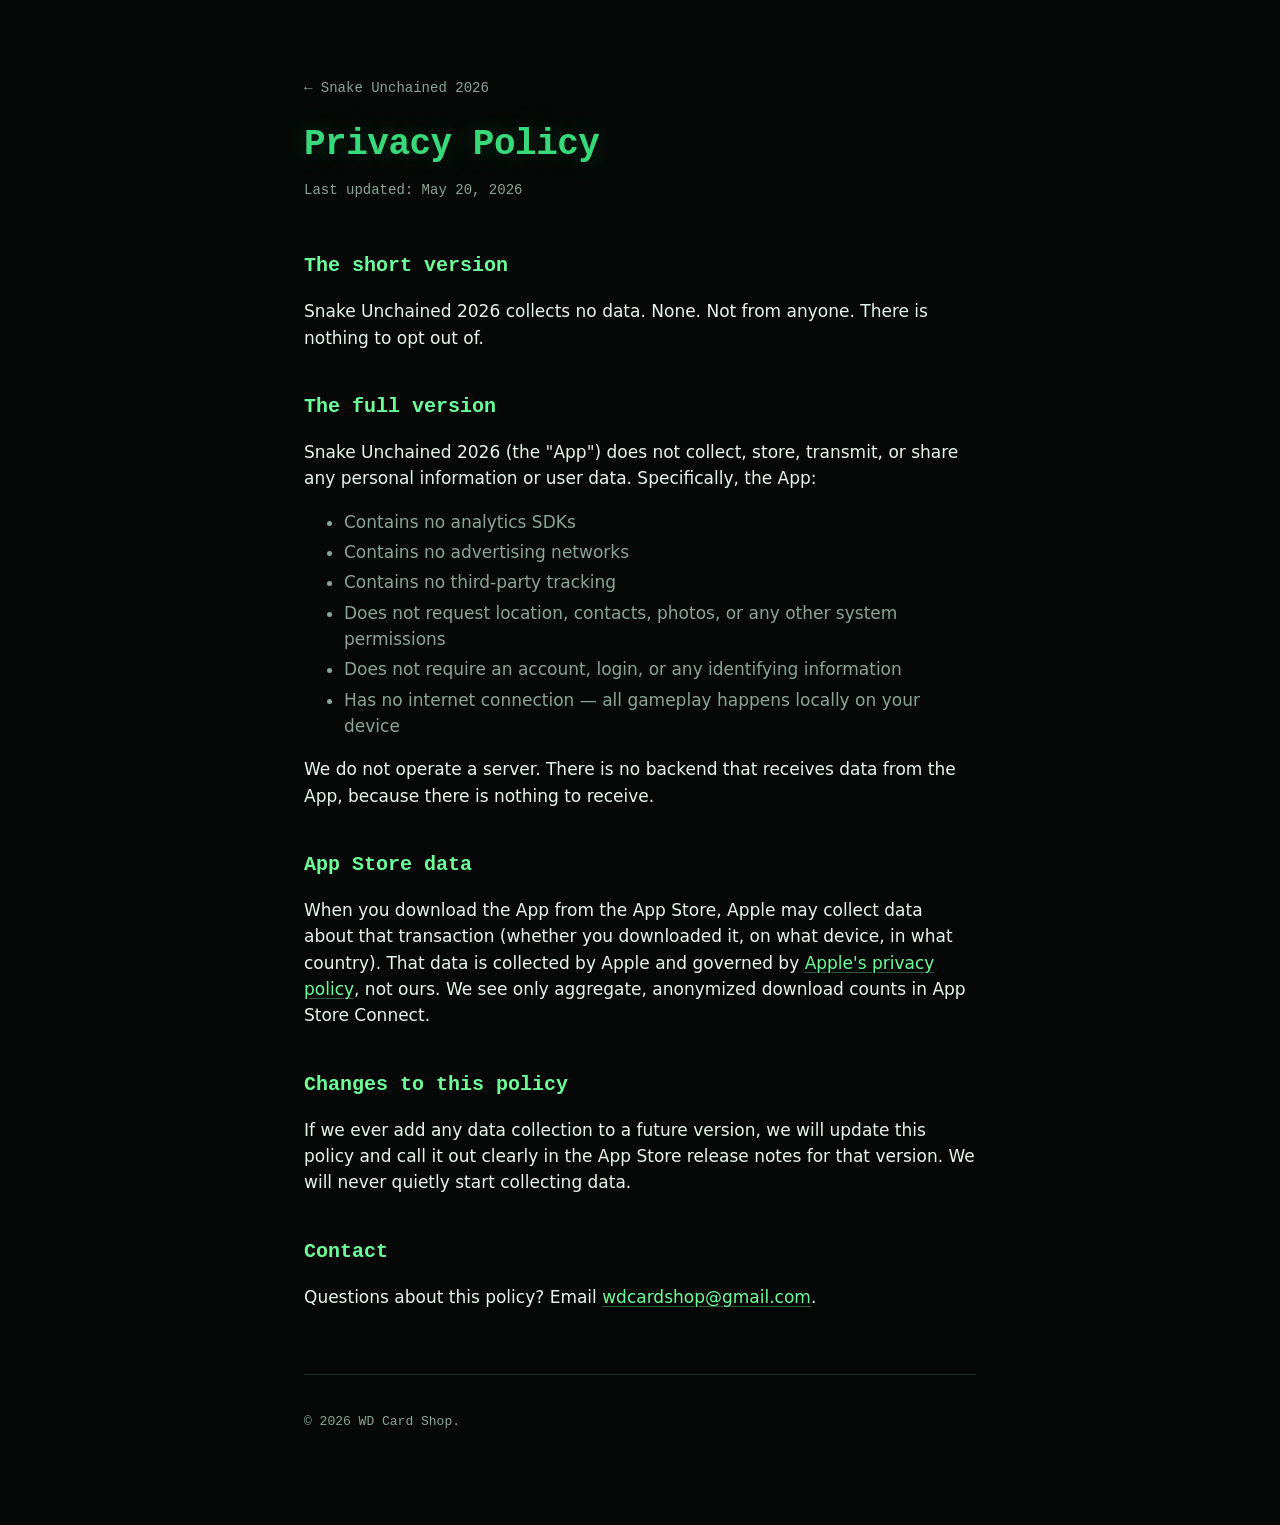
==== privacy.html @ c928a56f "Initial site: landing, support, privacy" ====
<!DOCTYPE html>
<html lang="en">
<head>
<meta charset="UTF-8">
<meta name="viewport" content="width=device-width, initial-scale=1.0">
<title>Privacy Policy — Snake Unchained 2026</title>
<link rel="stylesheet" href="style.css">
</head>
<body>
<main>
  <header>
    <p class="back"><a href="index.html">← Snake Unchained 2026</a></p>
    <h1>Privacy Policy</h1>
    <p class="updated">Last updated: May 20, 2026</p>
  </header>

  <section>
    <h2>The short version</h2>
    <p>Snake Unchained 2026 collects no data. None. Not from anyone. There is nothing to opt out of.</p>
  </section>

  <section>
    <h2>The full version</h2>
    <p>Snake Unchained 2026 (the "App") does not collect, store, transmit, or share any personal information or user data. Specifically, the App:</p>
    <ul>
      <li>Contains no analytics SDKs</li>
      <li>Contains no advertising networks</li>
      <li>Contains no third-party tracking</li>
      <li>Does not request location, contacts, photos, or any other system permissions</li>
      <li>Does not require an account, login, or any identifying information</li>
      <li>Has no internet connection — all gameplay happens locally on your device</li>
    </ul>
    <p>We do not operate a server. There is no backend that receives data from the App, because there is nothing to receive.</p>
  </section>

  <section>
    <h2>App Store data</h2>
    <p>When you download the App from the App Store, Apple may collect data about that transaction (whether you downloaded it, on what device, in what country). That data is collected by Apple and governed by <a href="https://www.apple.com/legal/privacy/">Apple's privacy policy</a>, not ours. We see only aggregate, anonymized download counts in App Store Connect.</p>
  </section>

  <section>
    <h2>Changes to this policy</h2>
    <p>If we ever add any data collection to a future version, we will update this policy and call it out clearly in the App Store release notes for that version. We will never quietly start collecting data.</p>
  </section>

  <section>
    <h2>Contact</h2>
    <p>Questions about this policy? Email <a href="mailto:wdcardshop@gmail.com">wdcardshop@gmail.com</a>.</p>
  </section>

  <footer>
    <p>© 2026 WD Card Shop.</p>
  </footer>
</main>
</body>
</html>
---- style.css ----
/* Snake Unchained 2026 — site styles. Retro-arcade vibe, accessible, mobile-first. */

* { box-sizing: border-box; }

:root {
  --bg: #050807;
  --surface: #0d1411;
  --surface-2: #14201b;
  --green: #38d97a;
  --green-bright: #6cff99;
  --red: #e83838;
  --text: #e8f5ee;
  --text-dim: #8aa599;
  --border: #1f3329;
}

html, body {
  margin: 0;
  padding: 0;
  background: var(--bg);
  color: var(--text);
  font-family: -apple-system, BlinkMacSystemFont, "SF Pro Text", "Segoe UI", system-ui, sans-serif;
  font-size: 17px;
  line-height: 1.55;
  -webkit-font-smoothing: antialiased;
  min-height: 100vh;
}

main {
  max-width: 720px;
  margin: 0 auto;
  padding: 56px 24px 80px;
}

header {
  margin-bottom: 48px;
}

.back a {
  color: var(--text-dim);
  font-size: 14px;
  font-family: ui-monospace, "SF Mono", Menlo, monospace;
  text-decoration: none;
}

.back a:hover { color: var(--green); }

h1 {
  font-family: ui-monospace, "SF Mono", Menlo, monospace;
  font-size: 36px;
  letter-spacing: -0.5px;
  color: var(--green);
  margin: 12px 0 8px;
  text-shadow: 0 0 24px rgba(56, 217, 122, 0.25);
}

h2 {
  font-family: ui-monospace, "SF Mono", Menlo, monospace;
  font-size: 20px;
  color: var(--green-bright);
  margin-top: 40px;
  margin-bottom: 16px;
}

.tagline {
  font-size: 18px;
  color: var(--text-dim);
  margin: 0;
}

.coming {
  font-family: ui-monospace, "SF Mono", Menlo, monospace;
  color: var(--green-bright);
  font-size: 14px;
  letter-spacing: 1px;
  text-transform: uppercase;
  margin-top: 32px;
}

.cta p { margin-bottom: 16px; }

.links {
  display: grid;
  grid-template-columns: 1fr 1fr;
  gap: 16px;
  margin-top: 48px;
}

@media (max-width: 540px) {
  .links { grid-template-columns: 1fr; }
  h1 { font-size: 28px; }
  main { padding: 40px 20px 60px; }
}

.card {
  display: block;
  padding: 24px;
  background: var(--surface);
  border: 1px solid var(--border);
  border-radius: 12px;
  text-decoration: none;
  color: var(--text);
  transition: border-color 0.15s ease, transform 0.15s ease;
}

.card:hover {
  border-color: var(--green);
  transform: translateY(-1px);
}

.card h2 {
  margin: 0 0 8px;
  font-size: 18px;
}

.card p {
  margin: 0;
  color: var(--text-dim);
  font-size: 15px;
}

a {
  color: var(--green-bright);
  text-decoration: underline;
  text-decoration-color: rgba(108, 255, 153, 0.35);
  text-underline-offset: 3px;
}

a:hover { text-decoration-color: var(--green-bright); }

.email {
  font-family: ui-monospace, "SF Mono", Menlo, monospace;
  font-size: 18px;
  background: var(--surface);
  border: 1px solid var(--border);
  border-radius: 8px;
  padding: 12px 16px;
  display: inline-block;
}

dl { margin-top: 16px; }

dt {
  font-weight: 600;
  color: var(--text);
  margin-top: 24px;
}

dt:first-child { margin-top: 0; }

dd {
  margin: 6px 0 0 0;
  color: var(--text-dim);
}

ul { color: var(--text-dim); }
ul li { margin: 4px 0; }

.updated {
  color: var(--text-dim);
  font-size: 14px;
  font-family: ui-monospace, "SF Mono", Menlo, monospace;
  margin-top: 8px;
}

footer {
  margin-top: 64px;
  padding-top: 24px;
  border-top: 1px solid var(--border);
  color: var(--text-dim);
  font-size: 13px;
  font-family: ui-monospace, "SF Mono", Menlo, monospace;
}
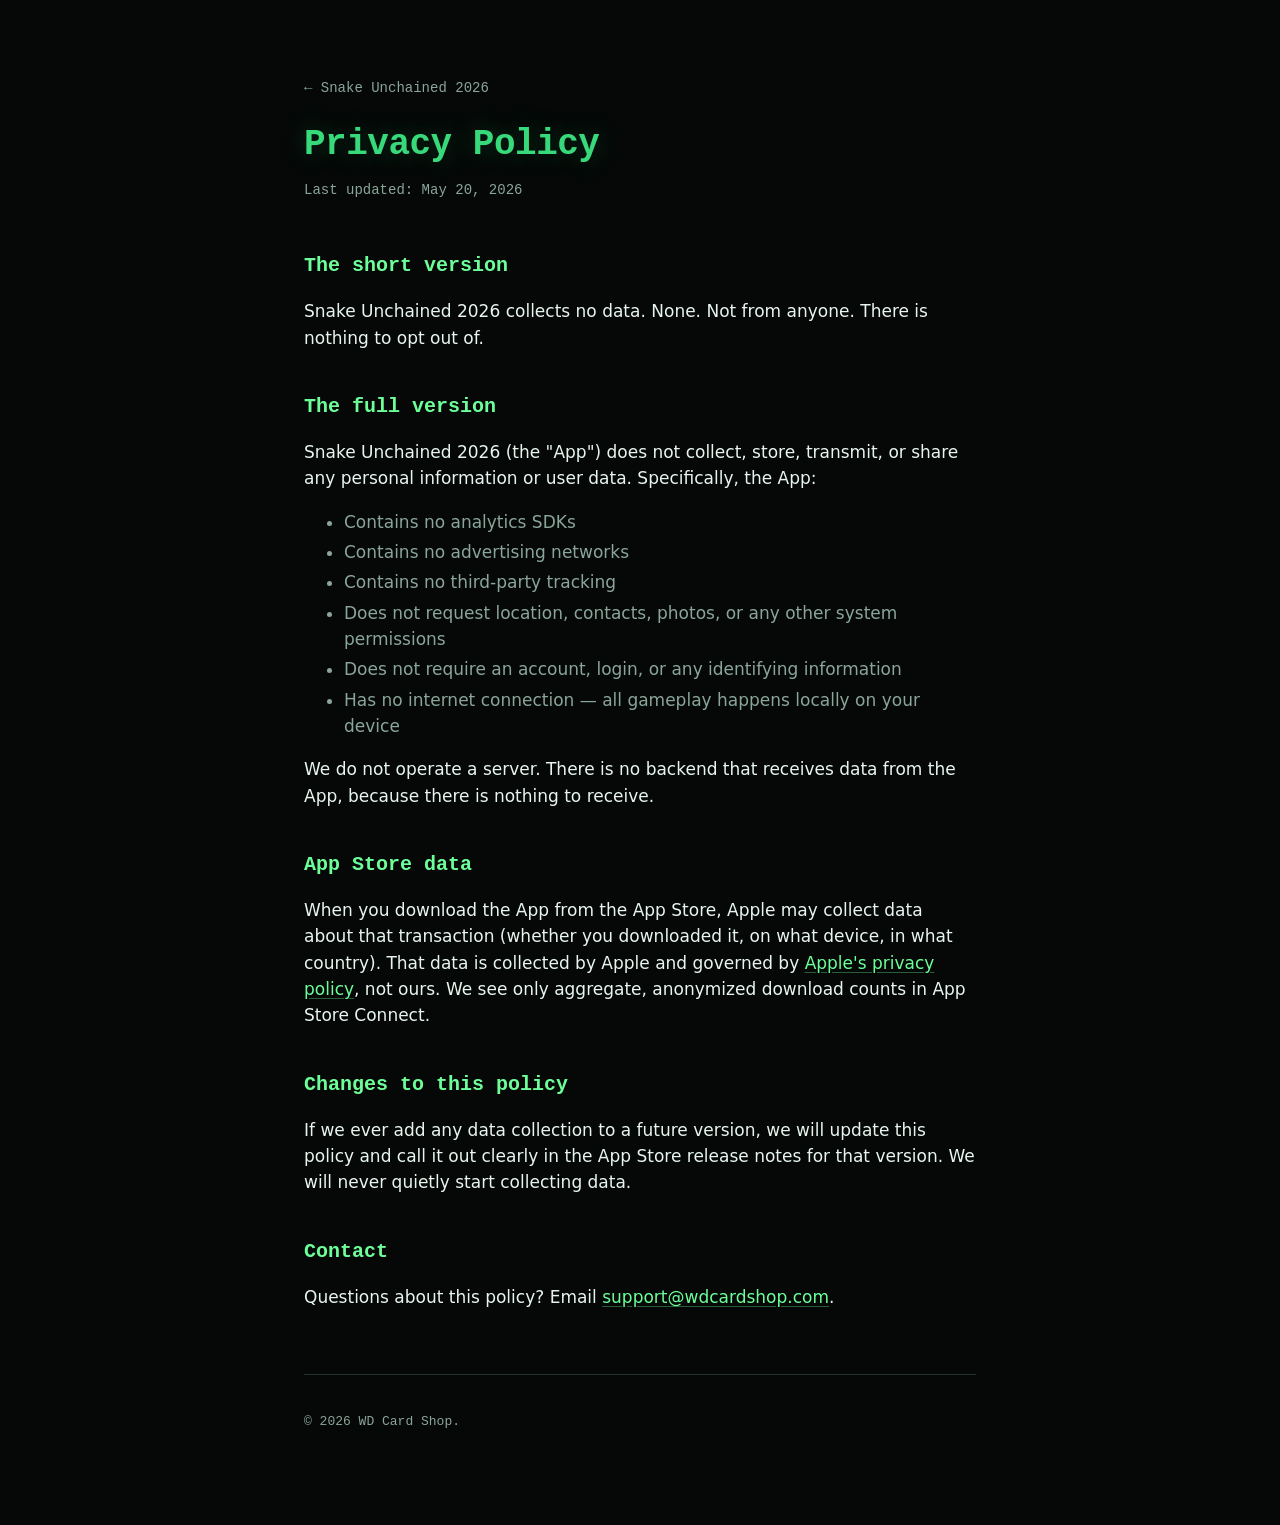
==== commit d8e472e2: "Rebrand: support@wdcardshop.com + custom domain snake.wdcardshop.com" ====
--- a/privacy.html
+++ b/privacy.html
@@ -45,7 +45,7 @@
 
   <section>
     <h2>Contact</h2>
-    <p>Questions about this policy? Email <a href="mailto:wdcardshop@gmail.com">wdcardshop@gmail.com</a>.</p>
+    <p>Questions about this policy? Email <a href="mailto:support@wdcardshop.com">support@wdcardshop.com</a>.</p>
   </section>
 
   <footer>
